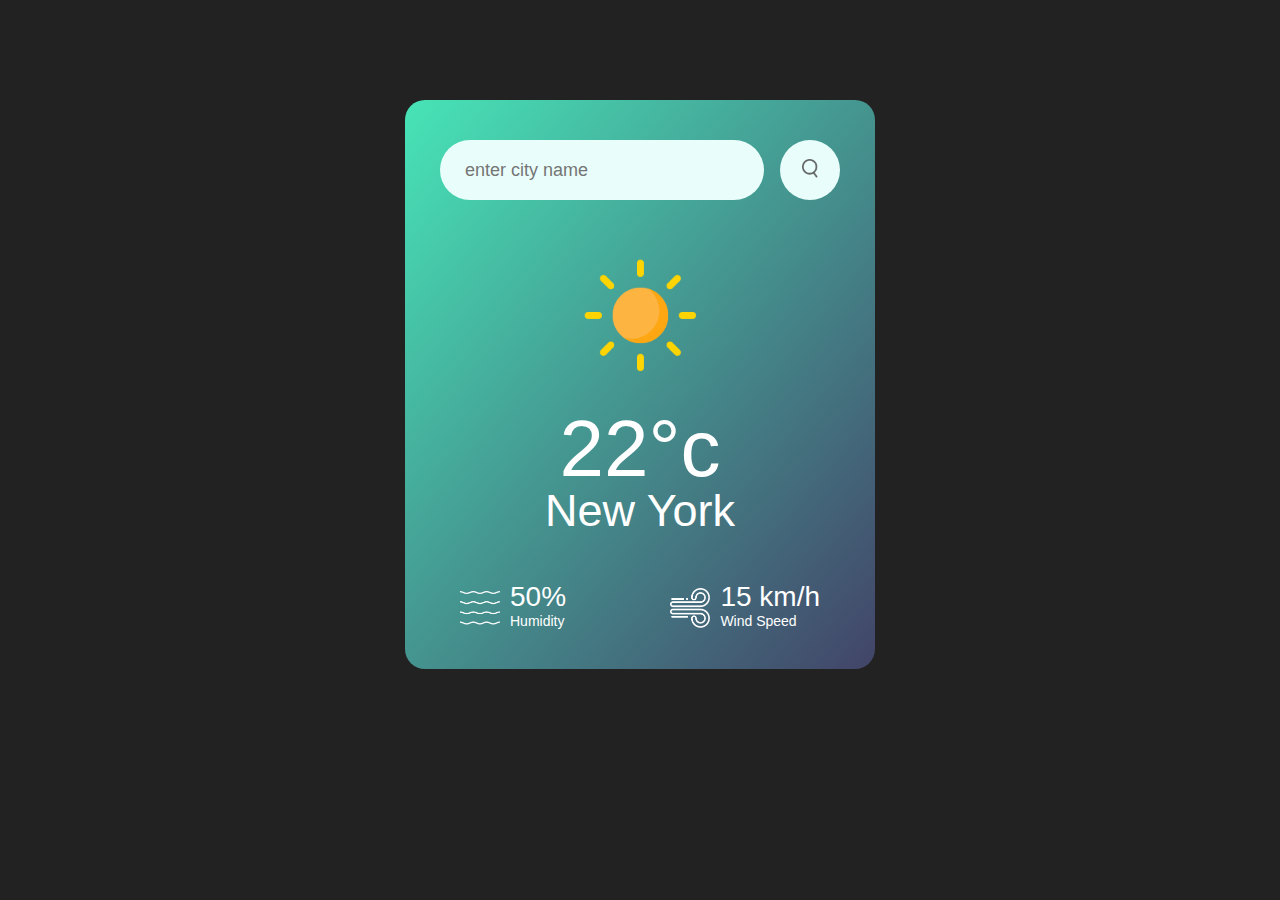
==== 1.WeatherApp/index.html @ 95d6bdd2 "Rename home.html to index.html" ====
<!DOCTYPE html>
<html lang="cs">
<head>
    <meta charset="UTF-8">
    <meta name="viewport" content="width=device-width, initial-scale=1.0">
    <link rel="stylesheet" href="home.css">
    <script src="home.js"></script>
    <title>WeatherApp</title>
</head>
<body>
    <!-- main section of app -->
    <div class="card">
        <div class="user-input">
            <input id="city_input" type="text" class="user-input" placeholder="enter city name" spellcheck="false">
            <button class="search-button" onclick="handleSearch()"><img src="images/search.png" alt="search button"></button>
        </div>

        <div class="weather">
            <img id="weather-icon" src="images/clear.png" alt="no weather" class="weather-icon">
            <h1 id="temp" class="temp">22°c</h1>
            <h2 id="city" class="city">New York</h2>
            <div class="details">
                <div class="col">
                    <img src="images/humidity.png">
                    <div>
                        <p id="humidity" class="humidity">50%</p>
                        <p>Humidity</p>
                    </div>
                </div>
                <div class="col">
                    <img src="images/wind.png">
                    <div>
                        <p id="wind" class="wind">15 km/h</p>
                        <p>Wind Speed</p>
                    </div>
                </div>
            </div>
        </div>
    </div>
</body>
</html>
---- 1.WeatherApp/home.css ----
*{
    margin: 0;
    padding: 0;
    font-family: 'Poppins', sans-serif;
    font-size: 14px;
    box-sizing: border-box;
}

body {
    background: #222;
}

.card {
    width: 90%;
    max-width: 470px;
    background-image: linear-gradient(to bottom right, #47e4b7, #424468);
    border-radius: 20px;
    color: #fff;
    text-align: center;
    padding: 40px 35px;
    margin: 100px auto 0;
}

.user-input {
    width: 100%;
    display: flex;
    align-items: center;
    justify-content: space-between;
}

.user-input input{
    border: 0;
    outline: 0;
    background: #e9fefb;
    color: #555;
    padding: 10px 25px;
    height: 60px;
    border-radius: 30px;
    flex: 1;
    margin-right: 16px;
    font-size: 18px;
}

.user-input button{
    border: 0;
    outline: 0;
    background: #e9fefb;
    border-radius: 50%;
    width: 60px;
    height:60px;
}

.user-input button img{
    width: 16px;
}

.weather-icon{
    width: 170px;
    margin-top: 30px;
}

.weather h1{
    font-size: 80px;
    font-weight: 500;
}

.weather h2{
    font-size: 45px;
    font-weight: 400;
    margin-top: -10px;
}

.details{
    display: flex;
    align-items: center;
    justify-content: space-between;
    padding: 0 20px;
    margin-top: 50px;
}

.col{
    display: flex;
    align-items: center;
    text-align: left;
}

.col img{
    width: 40px;
    margin-right: 10px;
}

.humidity, .wind{
    font-size: 28px;
    margin-top: -6px;
}
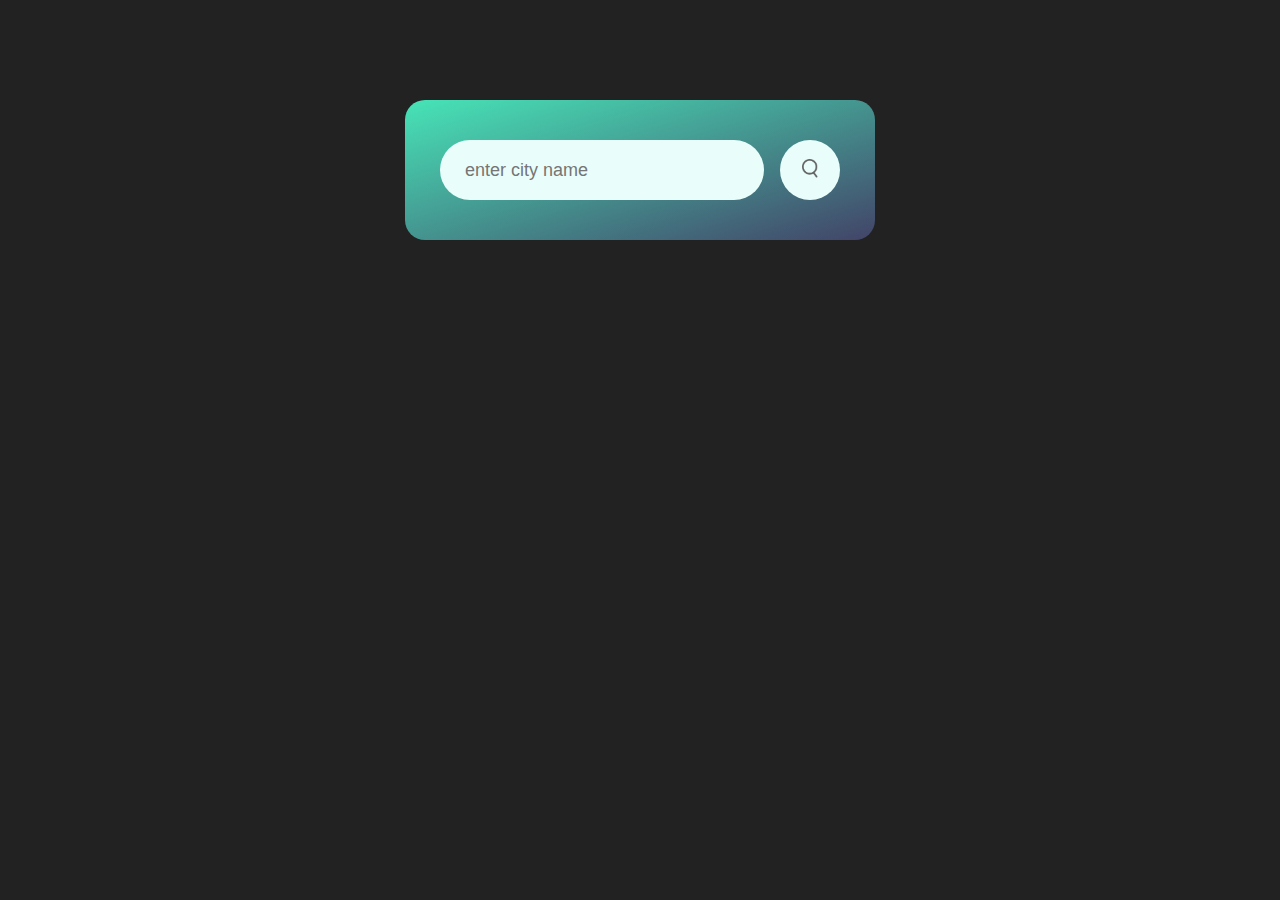
==== commit 337b2de9: "Edit names" ====
--- a/1.WeatherApp/index.html
+++ b/1.WeatherApp/index.html
@@ -3,8 +3,8 @@
 <head>
     <meta charset="UTF-8">
     <meta name="viewport" content="width=device-width, initial-scale=1.0">
-    <link rel="stylesheet" href="home.css">
-    <script src="home.js"></script>
+    <link rel="stylesheet" href="index.css">
+    <script src="index.js"></script>
     <title>WeatherApp</title>
 </head>
 <body>
--- a/1.WeatherApp/index.css
+++ b/1.WeatherApp/index.css
@@ -0,0 +1,99 @@
+*{
+    margin: 0;
+    padding: 0;
+    font-family: 'Poppins', sans-serif;
+    font-size: 14px;
+    box-sizing: border-box;
+}
+
+body {
+    background: #222;
+}
+
+.card {
+    width: 90%;
+    max-width: 470px;
+    background-image: linear-gradient(to bottom right, #47e4b7, #424468);
+    border-radius: 20px;
+    color: #fff;
+    text-align: center;
+    padding: 40px 35px;
+    margin: 100px auto 0;
+}
+
+.user-input {
+    width: 100%;
+    display: flex;
+    align-items: center;
+    justify-content: space-between;
+}
+
+.user-input input{
+    border: 0;
+    outline: 0;
+    background: #e9fefb;
+    color: #555;
+    padding: 10px 25px;
+    height: 60px;
+    border-radius: 30px;
+    flex: 1;
+    margin-right: 16px;
+    font-size: 18px;
+}
+
+.user-input button{
+    border: 0;
+    outline: 0;
+    background: #e9fefb;
+    border-radius: 50%;
+    width: 60px;
+    height:60px;
+}
+
+.user-input button img{
+    width: 16px;
+}
+
+.weather-icon{
+    width: 170px;
+    margin-top: 30px;
+}
+
+.weather h1{
+    font-size: 80px;
+    font-weight: 500;
+}
+
+.weather h2{
+    font-size: 45px;
+    font-weight: 400;
+    margin-top: -10px;
+}
+
+.details{
+    display: flex;
+    align-items: center;
+    justify-content: space-between;
+    padding: 0 20px;
+    margin-top: 50px;
+}
+
+.col{
+    display: flex;
+    align-items: center;
+    text-align: left;
+}
+
+.col img{
+    width: 40px;
+    margin-right: 10px;
+}
+
+.humidity, .wind{
+    font-size: 28px;
+    margin-top: -6px;
+}
+
+.weather{
+    display: none;
+}
